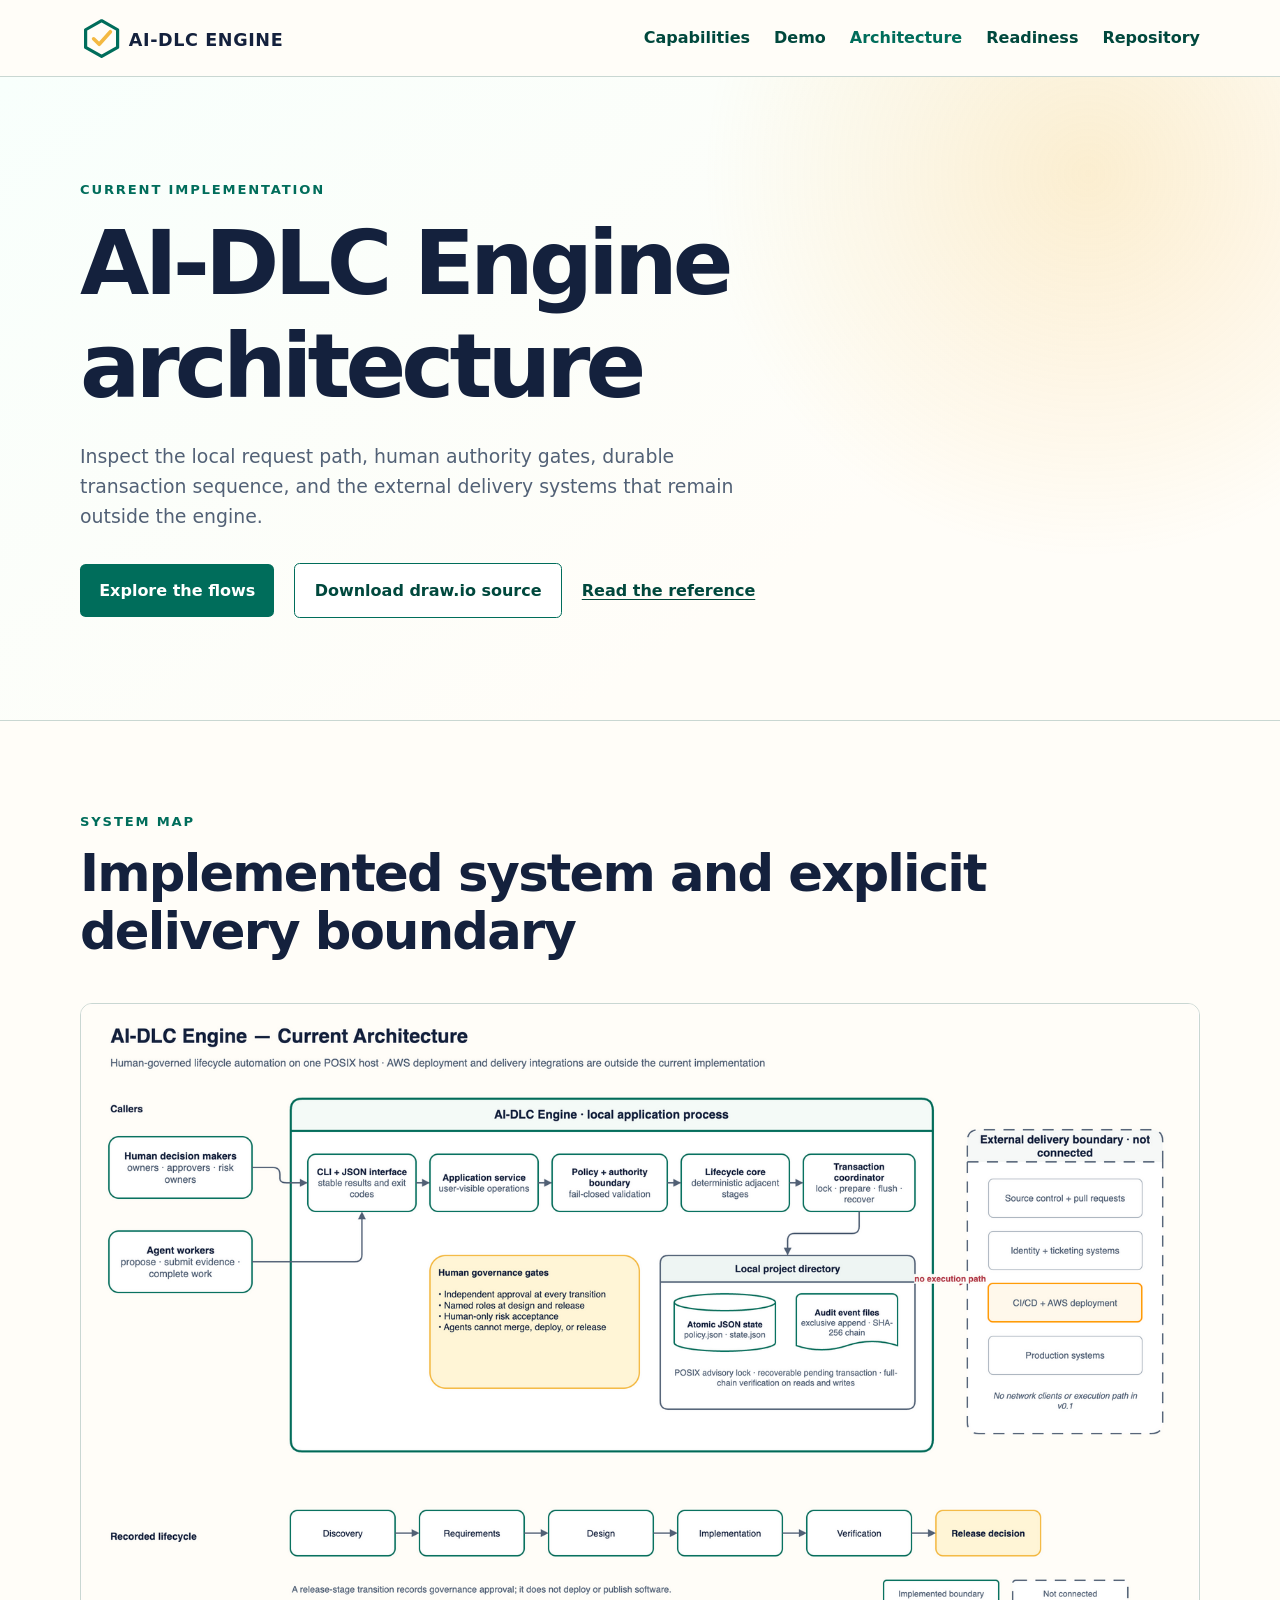
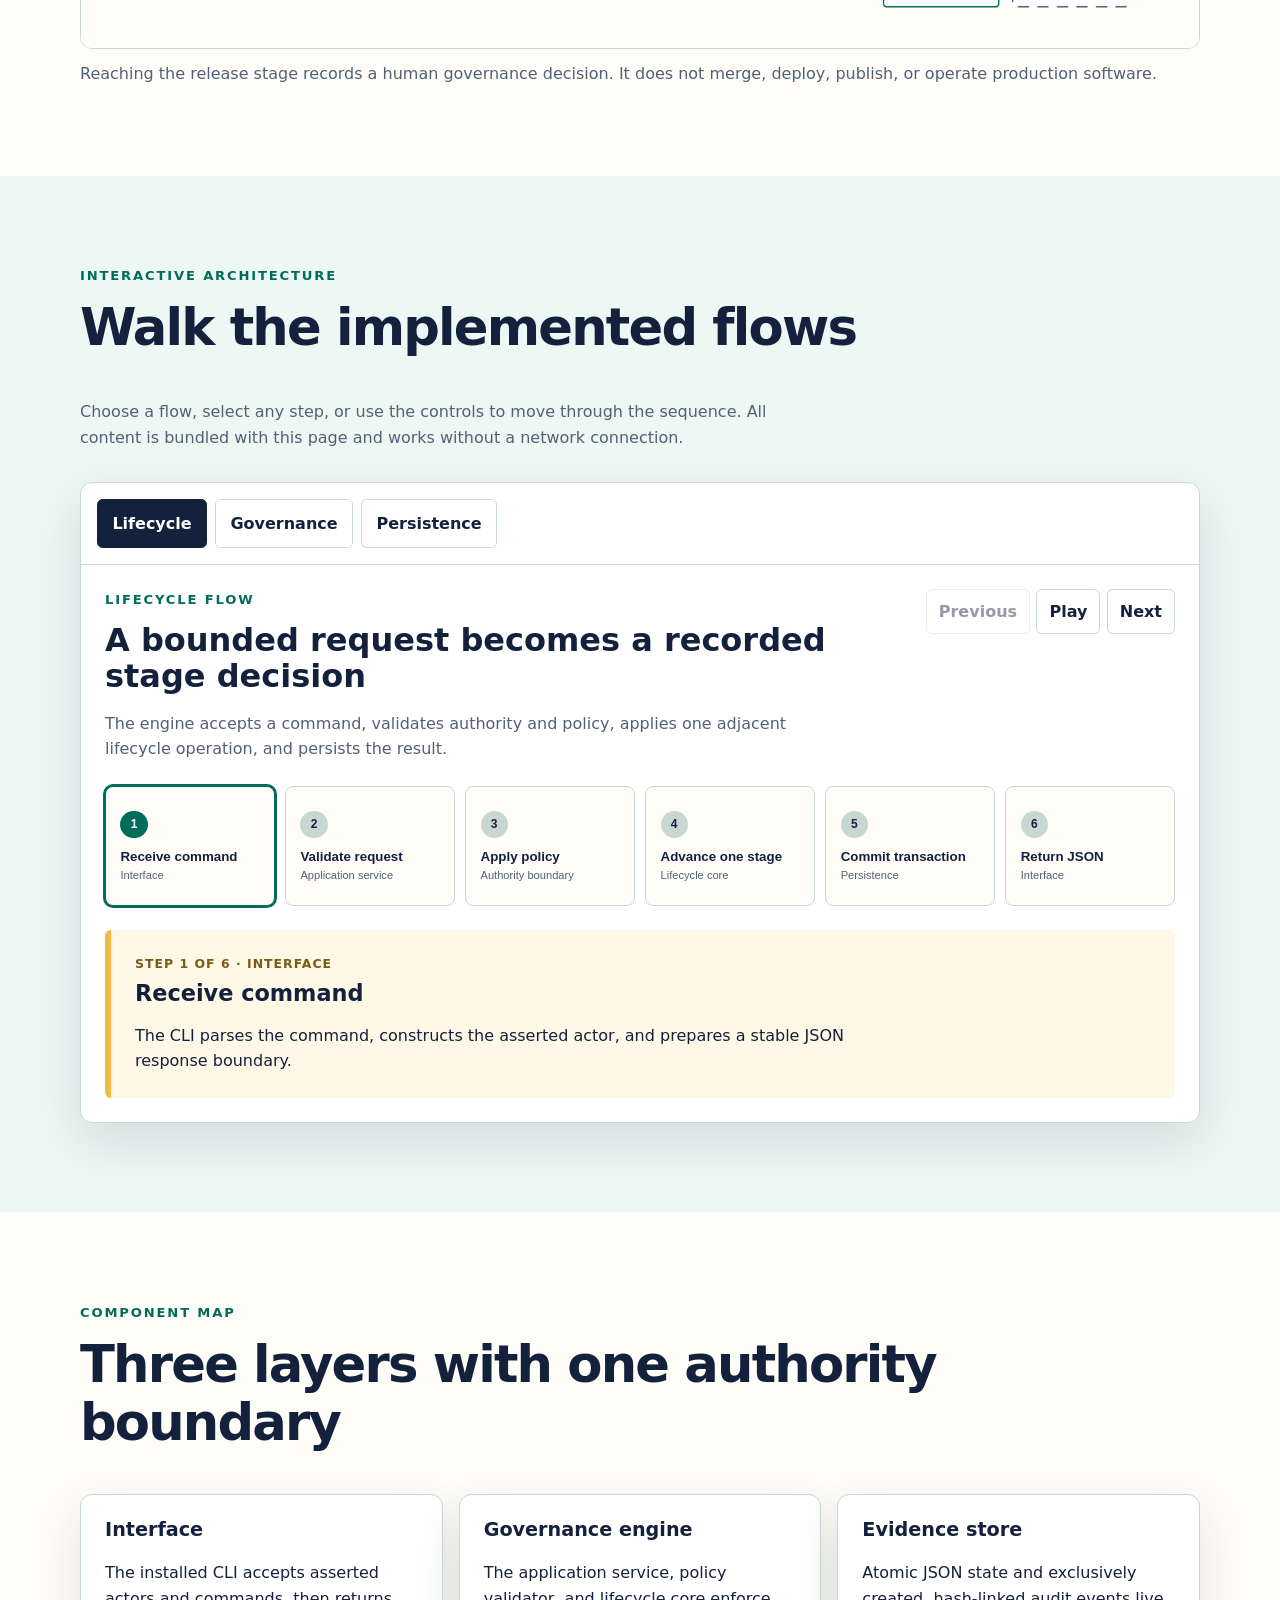
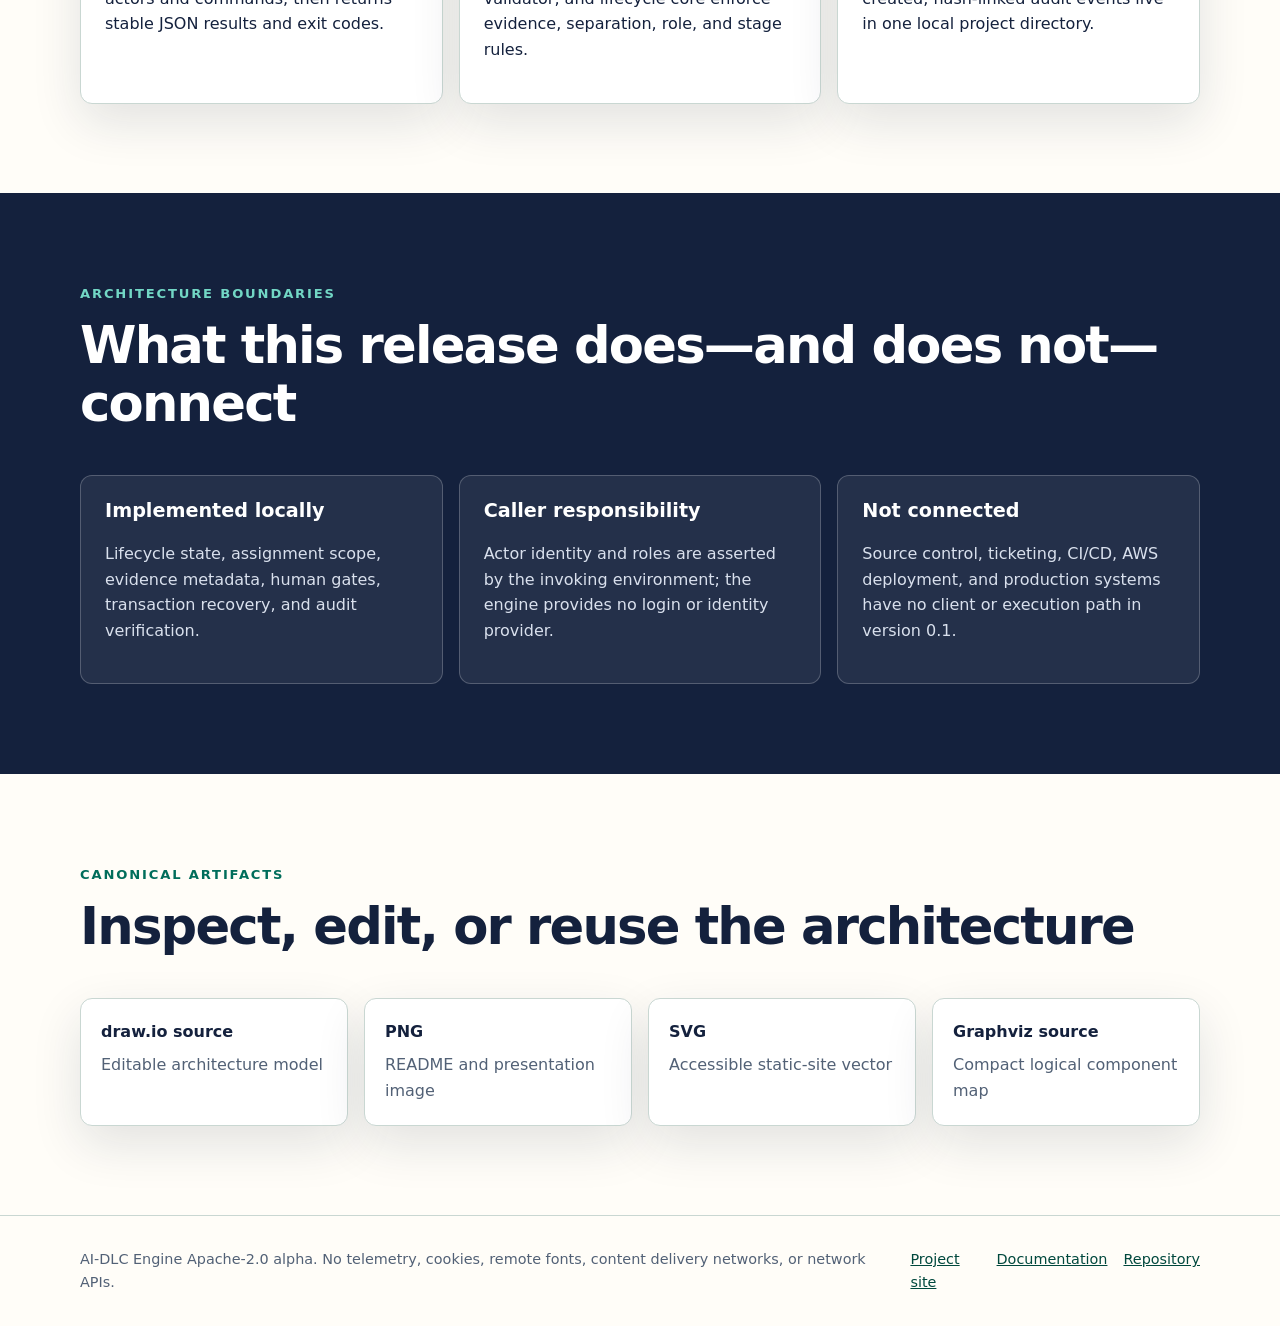
==== site/architecture.html @ b0207853 "Add public architecture explorer and artifact parity" ====
<!doctype html>
<html lang="en">
  <head>
    <meta charset="utf-8">
    <meta name="viewport" content="width=device-width, initial-scale=1">
    <meta
      http-equiv="Content-Security-Policy"
      content="default-src 'self'; connect-src 'none'; img-src 'self'; object-src 'none'; base-uri 'none'; form-action 'none'"
    >
    <meta
      name="description"
      content="Explore the current AI-DLC Engine lifecycle, governance, persistence, and external delivery boundaries."
    >
    <meta property="og:type" content="website">
    <meta property="og:title" content="AI-DLC Engine architecture explorer">
    <meta
      property="og:description"
      content="An interactive, offline view of the implemented local engine and the delivery systems it deliberately does not control."
    >
    <meta
      property="og:url"
      content="https://hk-775.github.io/aidlc-engine/architecture.html"
    >
    <meta
      property="og:image"
      content="https://hk-775.github.io/aidlc-engine/assets/architecture.png"
    >
    <meta name="twitter:card" content="summary_large_image">
    <title>AI-DLC Engine | Architecture explorer</title>
    <link
      rel="canonical"
      href="https://hk-775.github.io/aidlc-engine/architecture.html"
    >
    <link rel="icon" href="assets/aidlc-engine-icon.svg" type="image/svg+xml">
    <link rel="stylesheet" href="styles.css">
    <script src="architecture.js" defer></script>
  </head>
  <body>
    <a class="skip-link" href="#main">Skip to main content</a>
    <header class="site-header">
      <div class="shell header-layout">
        <a class="brand" href="index.html" aria-label="AI-DLC Engine home">
          <img src="assets/aidlc-engine-logo.svg" alt="AI-DLC Engine">
        </a>
        <nav aria-label="Primary navigation">
          <ul>
            <li><a href="index.html#capabilities">Capabilities</a></li>
            <li><a href="index.html#demo">Demo</a></li>
            <li><a href="architecture.html" aria-current="page">Architecture</a></li>
            <li><a href="index.html#limits">Readiness</a></li>
            <li><a href="https://github.com/hk-775/aidlc-engine">Repository</a></li>
          </ul>
        </nav>
      </div>
    </header>

    <main id="main">
      <section class="architecture-hero">
        <div class="shell">
          <p class="eyebrow">Current implementation</p>
          <h1>AI-DLC Engine architecture</h1>
          <p class="lede">
            Inspect the local request path, human authority gates, durable
            transaction sequence, and the external delivery systems that remain
            outside the engine.
          </p>
          <div class="hero-actions">
            <a class="button" href="#interactive">Explore the flows</a>
            <a
              class="button secondary"
              href="assets/architecture.drawio"
              download
            >
              Download draw.io source
            </a>
            <a
              class="text-link"
              href="https://github.com/hk-775/aidlc-engine/blob/main/docs/ARCHITECTURE.md"
            >
              Read the reference
            </a>
          </div>
        </div>
      </section>

      <section class="section shell" aria-labelledby="system-map-heading">
        <p class="eyebrow">System map</p>
        <h2 id="system-map-heading">Implemented system and explicit delivery boundary</h2>
        <figure>
          <img
            class="architecture"
            src="assets/architecture.png"
            width="1602"
            height="922"
            alt="AI-DLC Engine architecture showing human and agent callers, local lifecycle and persistence components, and unconnected delivery systems"
          >
          <figcaption>
            Reaching the release stage records a human governance decision. It
            does not merge, deploy, publish, or operate production software.
          </figcaption>
        </figure>
      </section>

      <section id="interactive" class="section section-tint">
        <div class="shell">
          <p class="eyebrow">Interactive architecture</p>
          <h2>Walk the implemented flows</h2>
          <p class="section-copy">
            Choose a flow, select any step, or use the controls to move through
            the sequence. All content is bundled with this page and works
            without a network connection.
          </p>

          <div class="architecture-workbench">
            <div
              class="scenario-tabs"
              role="tablist"
              aria-label="Architecture flow"
            >
              <button
                class="scenario-button active"
                type="button"
                role="tab"
                aria-selected="true"
                data-scenario="lifecycle"
              >
                Lifecycle
              </button>
              <button
                class="scenario-button"
                type="button"
                role="tab"
                aria-selected="false"
                data-scenario="governance"
              >
                Governance
              </button>
              <button
                class="scenario-button"
                type="button"
                role="tab"
                aria-selected="false"
                data-scenario="persistence"
              >
                Persistence
              </button>
            </div>

            <div class="workbench-heading">
              <div>
                <p id="scenario-eyebrow" class="eyebrow"></p>
                <h3 id="scenario-title"></h3>
                <p id="scenario-summary" class="workbench-summary"></p>
              </div>
              <div class="flow-controls" aria-label="Flow controls">
                <button id="previous-step" type="button">Previous</button>
                <button id="play-flow" type="button" aria-pressed="false">Play</button>
                <button id="next-step" type="button">Next</button>
              </div>
            </div>

            <ol
              id="architecture-steps"
              class="architecture-steps"
              aria-label="Flow steps"
            ></ol>

            <article class="step-detail" aria-live="polite">
              <p id="step-position" class="step-position"></p>
              <h3 id="step-title"></h3>
              <p id="step-copy"></p>
            </article>
          </div>
        </div>
      </section>

      <section class="section shell" aria-labelledby="components-heading">
        <p class="eyebrow">Component map</p>
        <h2 id="components-heading">Three layers with one authority boundary</h2>
        <div class="component-grid">
          <article>
            <h3>Interface</h3>
            <p>
              The installed CLI accepts asserted actors and commands, then
              returns stable JSON results and exit codes.
            </p>
          </article>
          <article>
            <h3>Governance engine</h3>
            <p>
              The application service, policy validator, and lifecycle core
              enforce evidence, separation, role, and stage rules.
            </p>
          </article>
          <article>
            <h3>Evidence store</h3>
            <p>
              Atomic JSON state and exclusively created, hash-linked audit
              events live in one local project directory.
            </p>
          </article>
        </div>
      </section>

      <section class="section section-dark" aria-labelledby="boundaries-heading">
        <div class="shell">
          <p class="eyebrow">Architecture boundaries</p>
          <h2 id="boundaries-heading">What this release does—and does not—connect</h2>
          <div class="boundary-grid">
            <article>
              <h3>Implemented locally</h3>
              <p>
                Lifecycle state, assignment scope, evidence metadata, human
                gates, transaction recovery, and audit verification.
              </p>
            </article>
            <article>
              <h3>Caller responsibility</h3>
              <p>
                Actor identity and roles are asserted by the invoking
                environment; the engine provides no login or identity provider.
              </p>
            </article>
            <article>
              <h3>Not connected</h3>
              <p>
                Source control, ticketing, CI/CD, AWS deployment, and production
                systems have no client or execution path in version 0.1.
              </p>
            </article>
          </div>
        </div>
      </section>

      <section class="section shell" aria-labelledby="downloads-heading">
        <p class="eyebrow">Canonical artifacts</p>
        <h2 id="downloads-heading">Inspect, edit, or reuse the architecture</h2>
        <div class="download-grid">
          <a href="assets/architecture.drawio" download>
            <strong>draw.io source</strong>
            <span>Editable architecture model</span>
          </a>
          <a href="assets/architecture.png" download>
            <strong>PNG</strong>
            <span>README and presentation image</span>
          </a>
          <a href="assets/architecture.svg" download>
            <strong>SVG</strong>
            <span>Accessible static-site vector</span>
          </a>
          <a href="assets/architecture.dot" download>
            <strong>Graphviz source</strong>
            <span>Compact logical component map</span>
          </a>
        </div>
      </section>
    </main>

    <footer>
      <div class="shell footer-layout">
        <p>
          AI-DLC Engine Apache-2.0 alpha. No telemetry, cookies, remote fonts,
          content delivery networks, or network APIs.
        </p>
        <ul class="footer-links">
          <li><a href="index.html">Project site</a></li>
          <li>
            <a href="https://github.com/hk-775/aidlc-engine/tree/main/docs">
              Documentation
            </a>
          </li>
          <li><a href="https://github.com/hk-775/aidlc-engine">Repository</a></li>
        </ul>
      </div>
    </footer>
  </body>
</html>
---- site/styles.css ----
:root {
  color-scheme: light;
  --ink: #14213d;
  --muted: #526176;
  --paper: #fffdf8;
  --tint: #edf7f4;
  --line: #c9d7d2;
  --accent: #006d5b;
  --accent-dark: #00483d;
  --warm: #f4b942;
  --white: #ffffff;
  --shadow: 0 18px 50px rgb(20 33 61 / 12%);
  font-family:
    Inter, ui-sans-serif, system-ui, -apple-system, BlinkMacSystemFont, "Segoe UI",
    sans-serif;
}

* {
  box-sizing: border-box;
}

html {
  scroll-behavior: smooth;
}

body {
  margin: 0;
  background: var(--paper);
  color: var(--ink);
  line-height: 1.6;
}

a {
  color: var(--accent-dark);
}

a:focus-visible,
button:focus-visible {
  outline: 3px solid var(--warm);
  outline-offset: 4px;
}

.skip-link {
  position: fixed;
  top: 0.75rem;
  left: 0.75rem;
  z-index: 10;
  padding: 0.75rem 1rem;
  transform: translateY(-160%);
  background: var(--white);
  color: var(--ink);
  border: 2px solid var(--ink);
}

.skip-link:focus {
  transform: translateY(0);
}

.shell {
  width: min(1120px, calc(100% - 2rem));
  margin-inline: auto;
}

.narrow {
  max-width: 760px;
}

.site-header {
  border-bottom: 1px solid var(--line);
  background: rgb(255 253 248 / 94%);
}

.header-layout {
  min-height: 4.75rem;
  display: flex;
  align-items: center;
  justify-content: space-between;
  gap: 2rem;
}

.brand img {
  display: block;
  width: 240px;
  height: auto;
}

nav ul {
  display: flex;
  gap: 1.5rem;
  padding: 0;
  margin: 0;
  list-style: none;
}

nav a {
  font-weight: 700;
  text-decoration: none;
}

nav a:hover,
nav a[aria-current="page"] {
  color: var(--accent);
}

.hero {
  padding: clamp(4rem, 8vw, 8rem) 0;
  background:
    radial-gradient(circle at 80% 20%, rgb(244 185 66 / 25%), transparent 26rem),
    linear-gradient(145deg, #f8fffc 0%, var(--paper) 62%);
}

.hero-grid {
  display: grid;
  grid-template-columns: minmax(0, 1.45fr) minmax(18rem, 0.75fr);
  gap: clamp(2rem, 6vw, 6rem);
  align-items: center;
}

.eyebrow {
  margin: 0 0 0.75rem;
  color: var(--accent);
  font-size: 0.82rem;
  font-weight: 800;
  letter-spacing: 0.14em;
  text-transform: uppercase;
}

h1,
h2,
h3 {
  line-height: 1.14;
}

h1 {
  max-width: 14ch;
  margin: 0;
  font-size: clamp(2.8rem, 7vw, 5.8rem);
  letter-spacing: -0.055em;
}

h2 {
  margin-top: 0;
  font-size: clamp(2rem, 4vw, 3.35rem);
  letter-spacing: -0.035em;
}

h3 {
  font-size: 1.2rem;
}

.lede {
  max-width: 58ch;
  margin: 1.5rem 0 2rem;
  color: var(--muted);
  font-size: 1.18rem;
}

.button {
  display: inline-block;
  padding: 0.85rem 1.2rem;
  border-radius: 0.35rem;
  background: var(--accent);
  color: var(--white);
  font-weight: 800;
  text-decoration: none;
}

.button:hover {
  background: var(--accent-dark);
}

.button.secondary {
  border: 1px solid var(--accent);
  background: var(--white);
  color: var(--accent-dark);
}

.button.secondary:hover {
  background: var(--tint);
}

.hero-actions {
  display: flex;
  align-items: center;
  gap: 1.25rem;
  flex-wrap: wrap;
}

.text-link {
  font-weight: 800;
  text-underline-offset: 0.2em;
}

.principle-card,
.status-panel,
.cards article {
  border: 1px solid var(--line);
  border-radius: 0.75rem;
  background: var(--white);
  box-shadow: var(--shadow);
}

.principle-card {
  padding: 2rem;
  border-top: 0.45rem solid var(--warm);
}

.section {
  padding: clamp(4rem, 7vw, 6.5rem) 0;
}

.section-tint {
  background: var(--tint);
}

.section-dark {
  background: var(--ink);
  color: var(--white);
}

.section-dark .eyebrow {
  color: #72d7c5;
}

.cards {
  display: grid;
  grid-template-columns: repeat(3, 1fr);
  gap: 1.25rem;
  margin-top: 2rem;
}

.cards article {
  padding: 1.5rem;
}

.cards h3 {
  margin-top: 0;
}

.demo-grid {
  display: grid;
  grid-template-columns: 1.4fr 0.8fr;
  gap: 1.5rem;
  margin-top: 2rem;
}

.status-panel {
  padding: 1.5rem;
}

.status-panel h3 {
  margin-top: 0;
}

.stage-summary {
  color: var(--muted);
}

.stage-list {
  display: grid;
  grid-template-columns: repeat(3, 1fr);
  gap: 0.75rem;
  padding: 0;
  list-style-position: inside;
}

.stage-list li {
  padding: 0.8rem;
  border: 1px solid var(--line);
  border-radius: 0.4rem;
  background: var(--paper);
  font-weight: 700;
}

.stage-list .complete {
  border-color: var(--accent);
  background: #e4f6f1;
}

.metric-list {
  display: grid;
  grid-template-columns: 1fr auto;
  gap: 0.65rem 1rem;
  margin: 0;
}

.metric-list div {
  display: contents;
}

.metric-list dt {
  color: var(--muted);
}

.metric-list dd {
  margin: 0;
  font-weight: 800;
}

figure {
  margin: 2rem 0 0;
}

.architecture {
  display: block;
  width: 100%;
  height: auto;
  border: 1px solid var(--line);
  border-radius: 0.75rem;
  background: var(--white);
}

figcaption {
  margin-top: 0.75rem;
  color: var(--muted);
}

.section-copy {
  max-width: 70ch;
  color: var(--muted);
}

.architecture-hero {
  padding: clamp(4rem, 8vw, 7rem) 0;
  border-bottom: 1px solid var(--line);
  background:
    radial-gradient(circle at 85% 15%, rgb(244 185 66 / 22%), transparent 24rem),
    linear-gradient(145deg, #f8fffc 0%, var(--paper) 68%);
}

.architecture-hero h1 {
  max-width: 16ch;
}

.architecture-workbench {
  margin-top: 2rem;
  overflow: hidden;
  border: 1px solid var(--line);
  border-radius: 0.75rem;
  background: var(--white);
  box-shadow: var(--shadow);
}

.scenario-tabs {
  display: flex;
  gap: 0.5rem;
  overflow-x: auto;
  padding: 1rem;
  border-bottom: 1px solid var(--line);
}

.scenario-button,
.flow-controls button {
  border: 1px solid var(--line);
  border-radius: 0.35rem;
  background: var(--white);
  color: var(--ink);
  font: inherit;
  font-weight: 800;
  cursor: pointer;
}

.scenario-button {
  padding: 0.65rem 0.9rem;
}

.scenario-button.active {
  border-color: var(--ink);
  background: var(--ink);
  color: var(--white);
}

.workbench-heading {
  display: flex;
  align-items: flex-start;
  justify-content: space-between;
  gap: 1.5rem;
  padding: 1.5rem;
}

.workbench-heading h3 {
  margin: 0;
  font-size: clamp(1.4rem, 3vw, 2rem);
}

.workbench-summary {
  max-width: 68ch;
  margin-bottom: 0;
  color: var(--muted);
}

.flow-controls {
  display: flex;
  flex: 0 0 auto;
  gap: 0.4rem;
}

.flow-controls button {
  min-height: 2.5rem;
  padding: 0.55rem 0.75rem;
}

.flow-controls button:hover:not(:disabled) {
  border-color: var(--accent);
  color: var(--accent-dark);
}

.flow-controls button:disabled {
  cursor: default;
  opacity: 0.45;
}

.architecture-steps {
  display: grid;
  grid-template-columns: repeat(auto-fit, minmax(9rem, 1fr));
  gap: 0.65rem;
  padding: 0 1.5rem;
  margin: 0;
  list-style: none;
}

.architecture-step {
  width: 100%;
  min-height: 7.5rem;
  padding: 0.9rem;
  border: 1px solid var(--line);
  border-radius: 0.5rem;
  background: var(--paper);
  color: var(--muted);
  text-align: left;
  cursor: pointer;
}

.architecture-step span,
.architecture-step strong,
.architecture-step small {
  display: block;
}

.architecture-step span {
  width: 1.7rem;
  height: 1.7rem;
  display: grid;
  place-items: center;
  border-radius: 50%;
  background: var(--line);
  color: var(--ink);
  font-size: 0.75rem;
  font-weight: 800;
}

.architecture-step strong {
  margin-top: 0.7rem;
  color: var(--ink);
}

.architecture-step small {
  margin-top: 0.3rem;
}

.architecture-step.complete {
  border-color: #72b8aa;
  background: #e4f6f1;
}

.architecture-step.active {
  border-color: var(--accent);
  box-shadow: 0 0 0 2px var(--accent);
}

.architecture-step.active span {
  background: var(--accent);
  color: var(--white);
}

.step-detail {
  min-height: 10rem;
  padding: 1.5rem;
  margin: 1.5rem;
  border-left: 0.4rem solid var(--warm);
  border-radius: 0.4rem;
  background: #fff8e6;
}

.step-detail h3 {
  margin: 0;
  font-size: 1.4rem;
}

.step-detail p:last-child {
  max-width: 72ch;
  margin-bottom: 0;
}

.step-position {
  margin: 0 0 0.45rem;
  color: #795b18;
  font-size: 0.78rem;
  font-weight: 800;
  letter-spacing: 0.08em;
  text-transform: uppercase;
}

.component-grid,
.boundary-grid,
.download-grid {
  display: grid;
  grid-template-columns: repeat(3, 1fr);
  gap: 1rem;
  margin-top: 2rem;
}

.component-grid article,
.boundary-grid article {
  padding: 1.5rem;
  border: 1px solid var(--line);
  border-radius: 0.75rem;
}

.component-grid article {
  background: var(--white);
  box-shadow: var(--shadow);
}

.component-grid h3,
.boundary-grid h3 {
  margin-top: 0;
}

.boundary-grid article {
  border-color: rgb(255 255 255 / 22%);
  background: rgb(255 255 255 / 7%);
}

.boundary-grid p {
  color: #d9e0ed;
}

.download-grid {
  grid-template-columns: repeat(4, 1fr);
}

.download-grid a {
  min-height: 8rem;
  padding: 1.25rem;
  border: 1px solid var(--line);
  border-radius: 0.75rem;
  background: var(--white);
  color: var(--ink);
  text-decoration: none;
  box-shadow: var(--shadow);
}

.download-grid a:hover {
  border-color: var(--accent);
}

.download-grid strong,
.download-grid span {
  display: block;
}

.download-grid span {
  margin-top: 0.5rem;
  color: var(--muted);
}

footer {
  padding: 2rem 0;
  border-top: 1px solid var(--line);
  color: var(--muted);
  font-size: 0.9rem;
}

.footer-layout {
  display: flex;
  align-items: center;
  justify-content: space-between;
  gap: 1rem 2rem;
}

.footer-layout p {
  margin: 0;
}

.footer-links {
  display: flex;
  gap: 1rem;
  padding: 0;
  margin: 0;
  list-style: none;
}

@media (max-width: 760px) {
  .header-layout,
  .footer-layout,
  nav ul {
    align-items: flex-start;
  }

  .header-layout {
    padding: 1rem 0;
  }

  .brand img {
    width: min(220px, 60vw);
  }

  .footer-layout {
    flex-direction: column;
  }

  nav ul {
    gap: 0.5rem;
    flex-direction: column;
  }

  .hero-grid,
  .cards,
  .demo-grid,
  .component-grid,
  .boundary-grid,
  .download-grid {
    grid-template-columns: 1fr;
  }

  .workbench-heading {
    flex-direction: column;
  }

  .flow-controls {
    width: 100%;
  }

  .flow-controls button {
    flex: 1;
  }

  .stage-list {
    grid-template-columns: repeat(2, 1fr);
  }
}

@media (prefers-reduced-motion: reduce) {
  html {
    scroll-behavior: auto;
  }
}
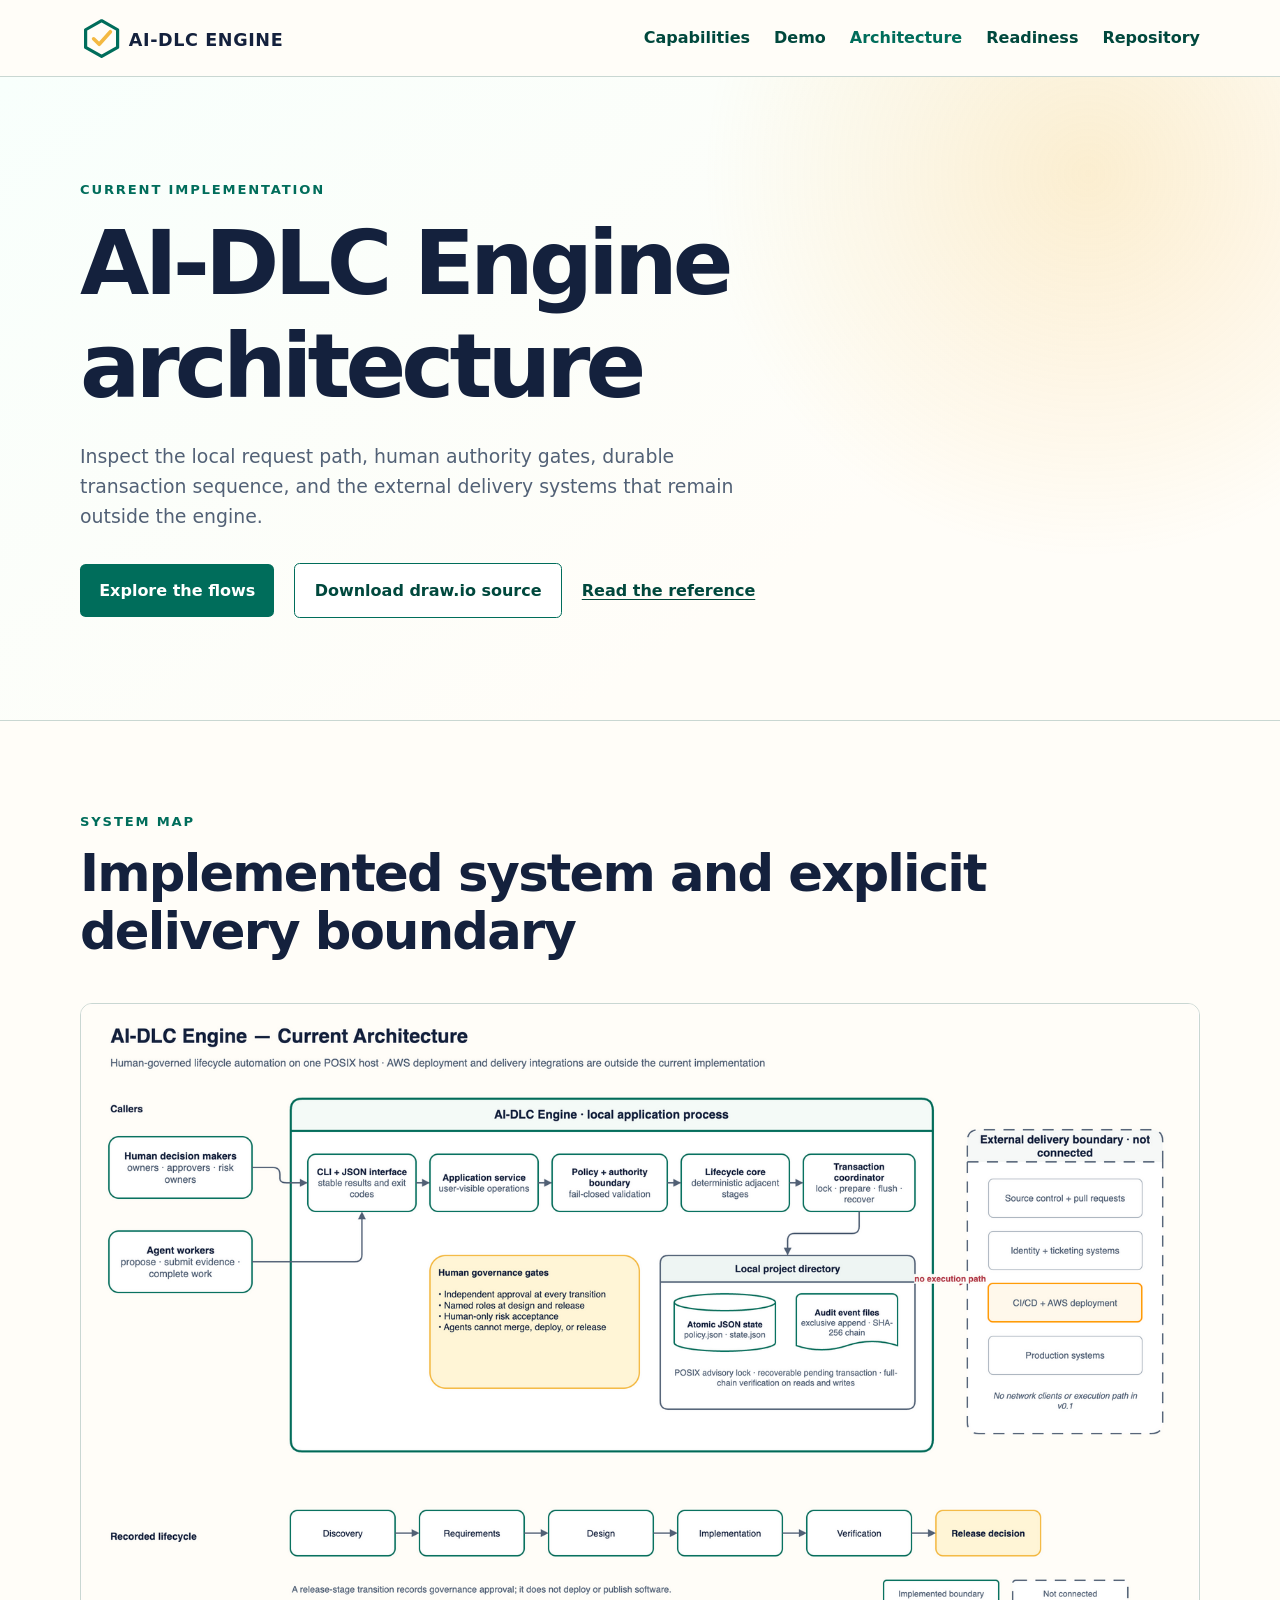
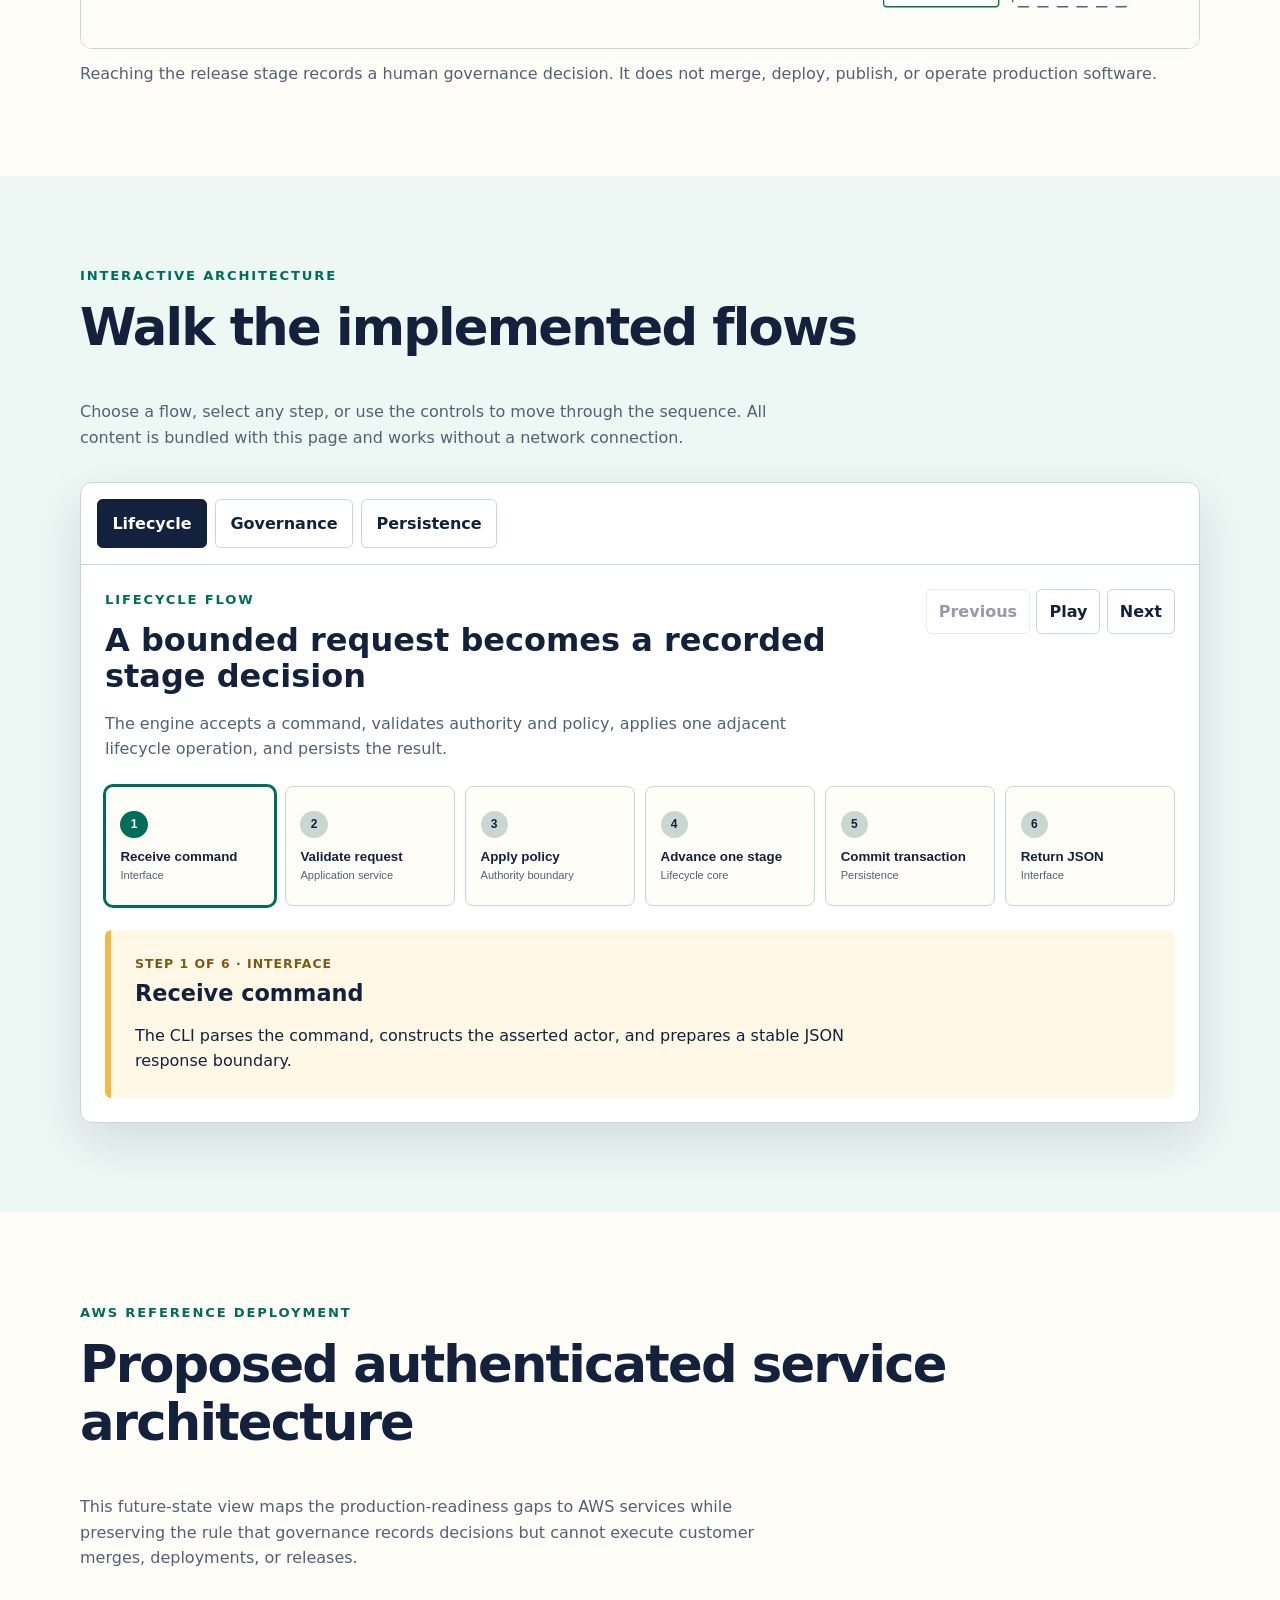
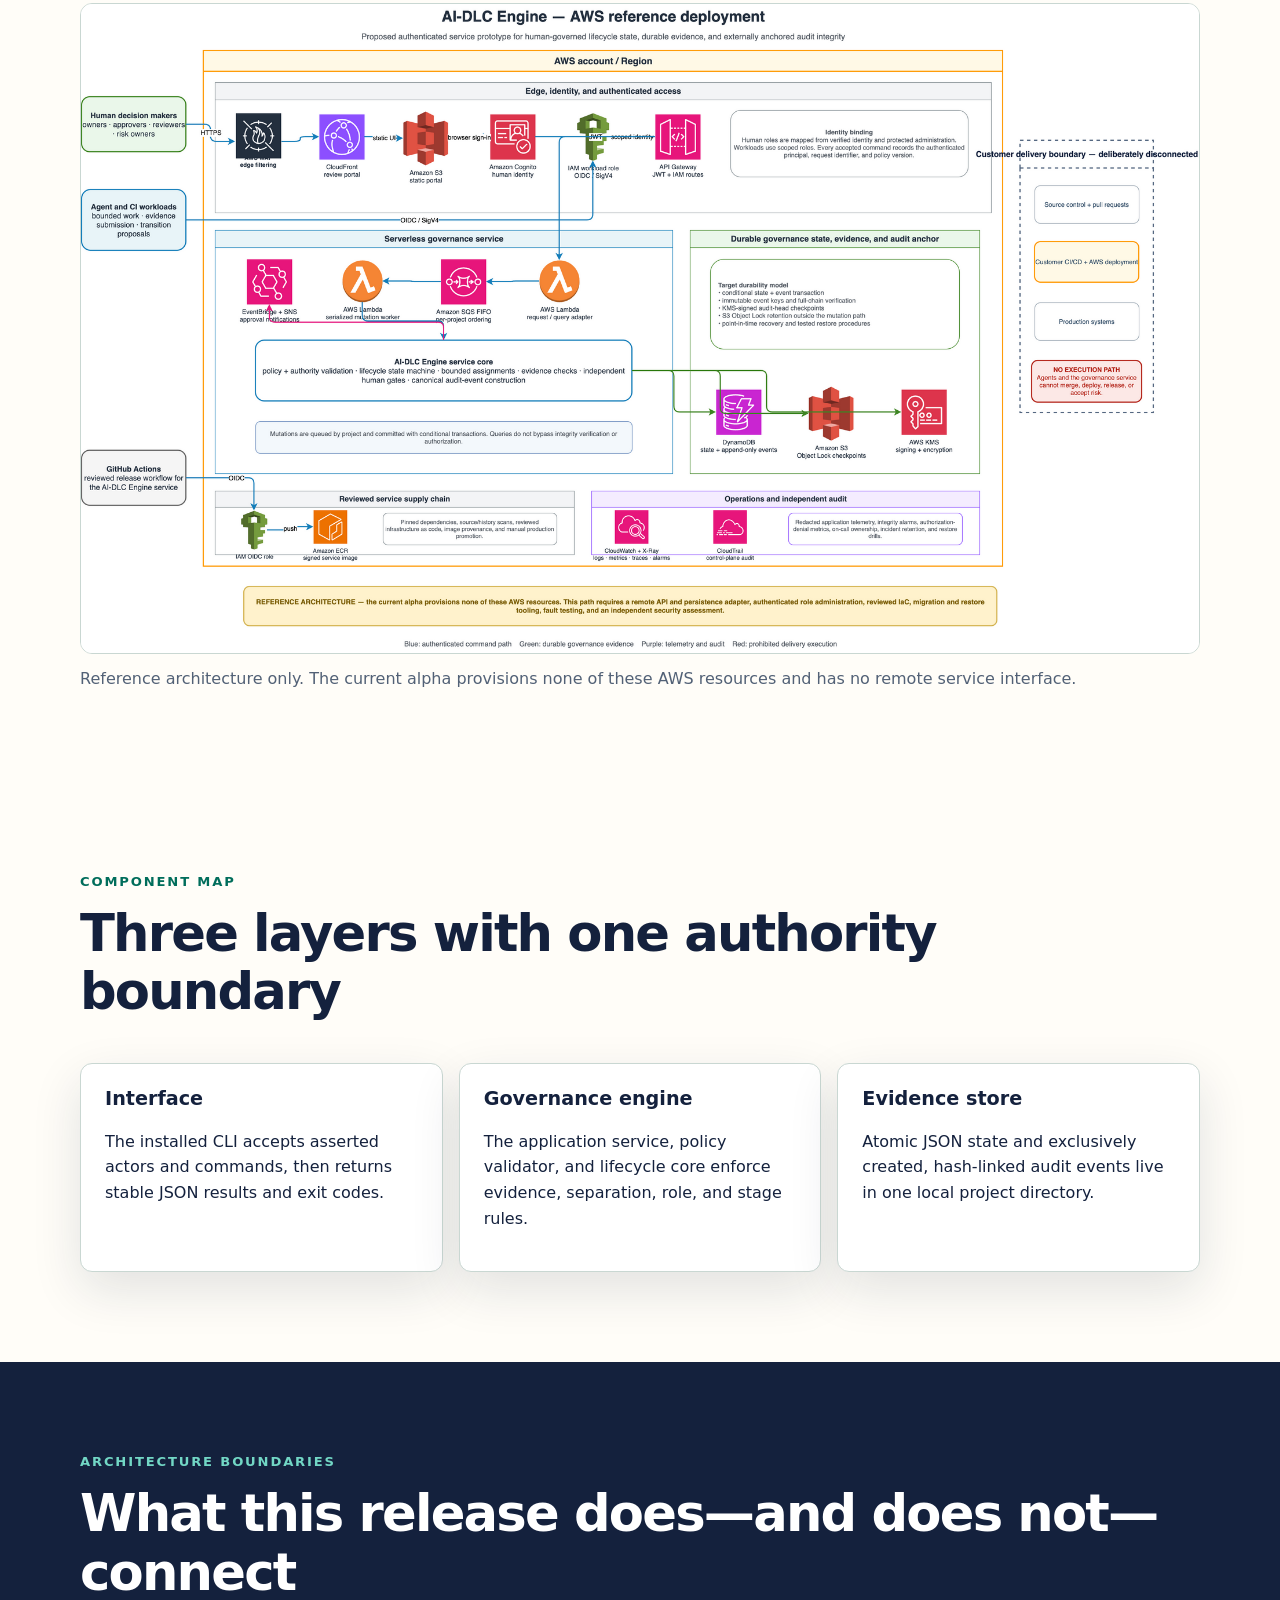
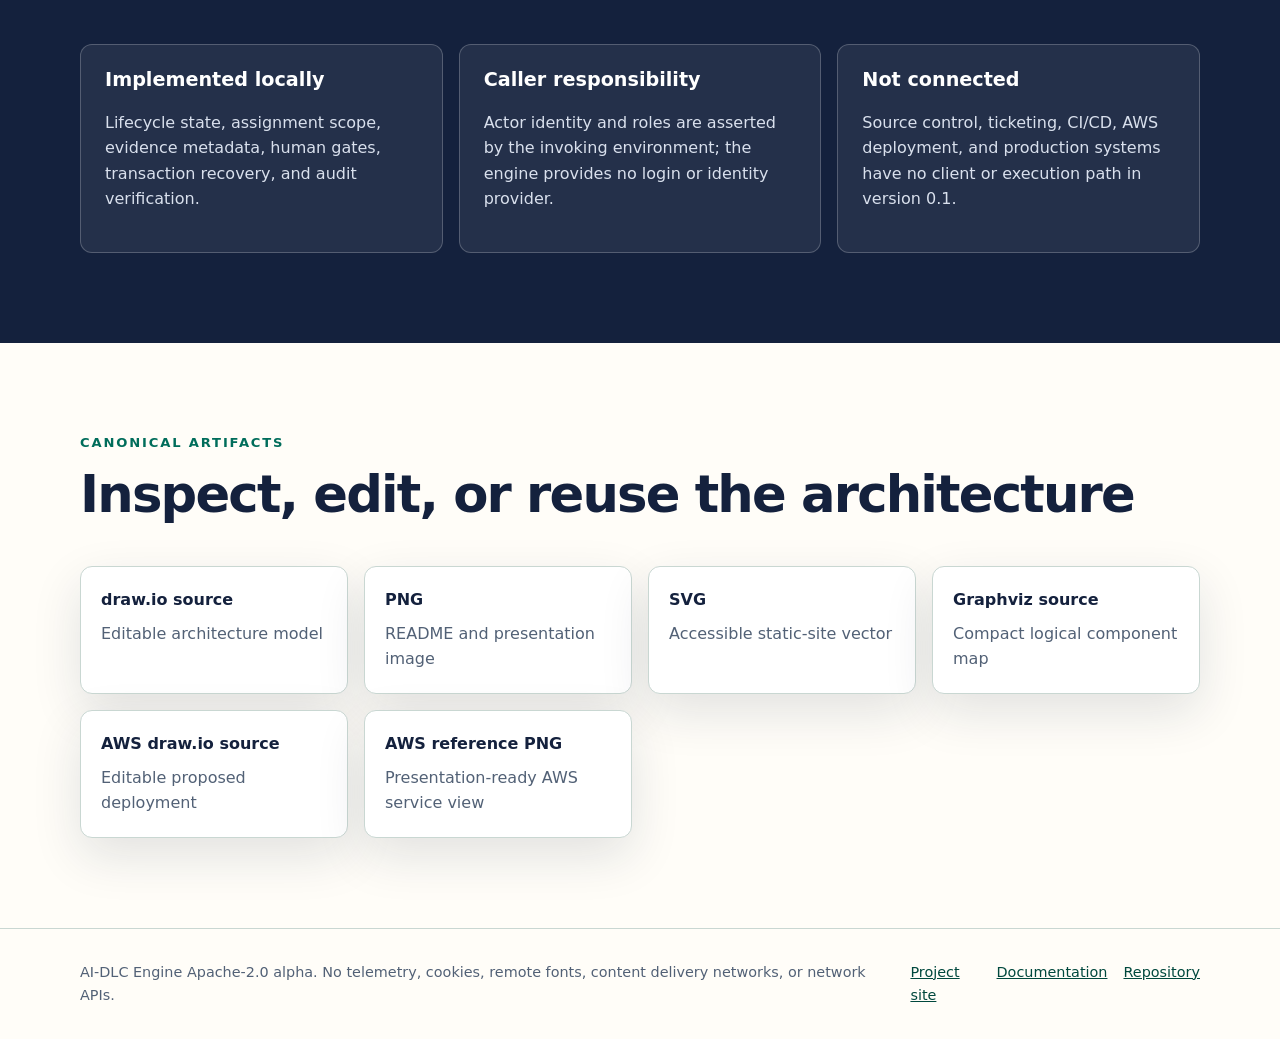
==== commit f9c3fb05: "Add AWS reference architecture artifacts" ====
--- a/site/architecture.html
+++ b/site/architecture.html
@@ -174,6 +174,29 @@
         </div>
       </section>
 
+      <section class="section shell" aria-labelledby="aws-reference-heading">
+        <p class="eyebrow">AWS reference deployment</p>
+        <h2 id="aws-reference-heading">Proposed authenticated service architecture</h2>
+        <p class="section-copy">
+          This future-state view maps the production-readiness gaps to AWS
+          services while preserving the rule that governance records decisions
+          but cannot execute customer merges, deployments, or releases.
+        </p>
+        <figure>
+          <img
+            class="architecture"
+            src="assets/aws-reference-architecture.png"
+            width="1930"
+            height="1120"
+            alt="Proposed AI-DLC Engine AWS reference deployment showing identity, serverless governance, durable state, audit anchoring, observability, and a disconnected customer delivery boundary"
+          >
+          <figcaption>
+            Reference architecture only. The current alpha provisions none of
+            these AWS resources and has no remote service interface.
+          </figcaption>
+        </figure>
+      </section>
+
       <section class="section shell" aria-labelledby="components-heading">
         <p class="eyebrow">Component map</p>
         <h2 id="components-heading">Three layers with one authority boundary</h2>
@@ -252,6 +275,14 @@
             <strong>Graphviz source</strong>
             <span>Compact logical component map</span>
           </a>
+          <a href="assets/aws-reference-architecture.drawio" download>
+            <strong>AWS draw.io source</strong>
+            <span>Editable proposed deployment</span>
+          </a>
+          <a href="assets/aws-reference-architecture.png" download>
+            <strong>AWS reference PNG</strong>
+            <span>Presentation-ready AWS service view</span>
+          </a>
         </div>
       </section>
     </main>
